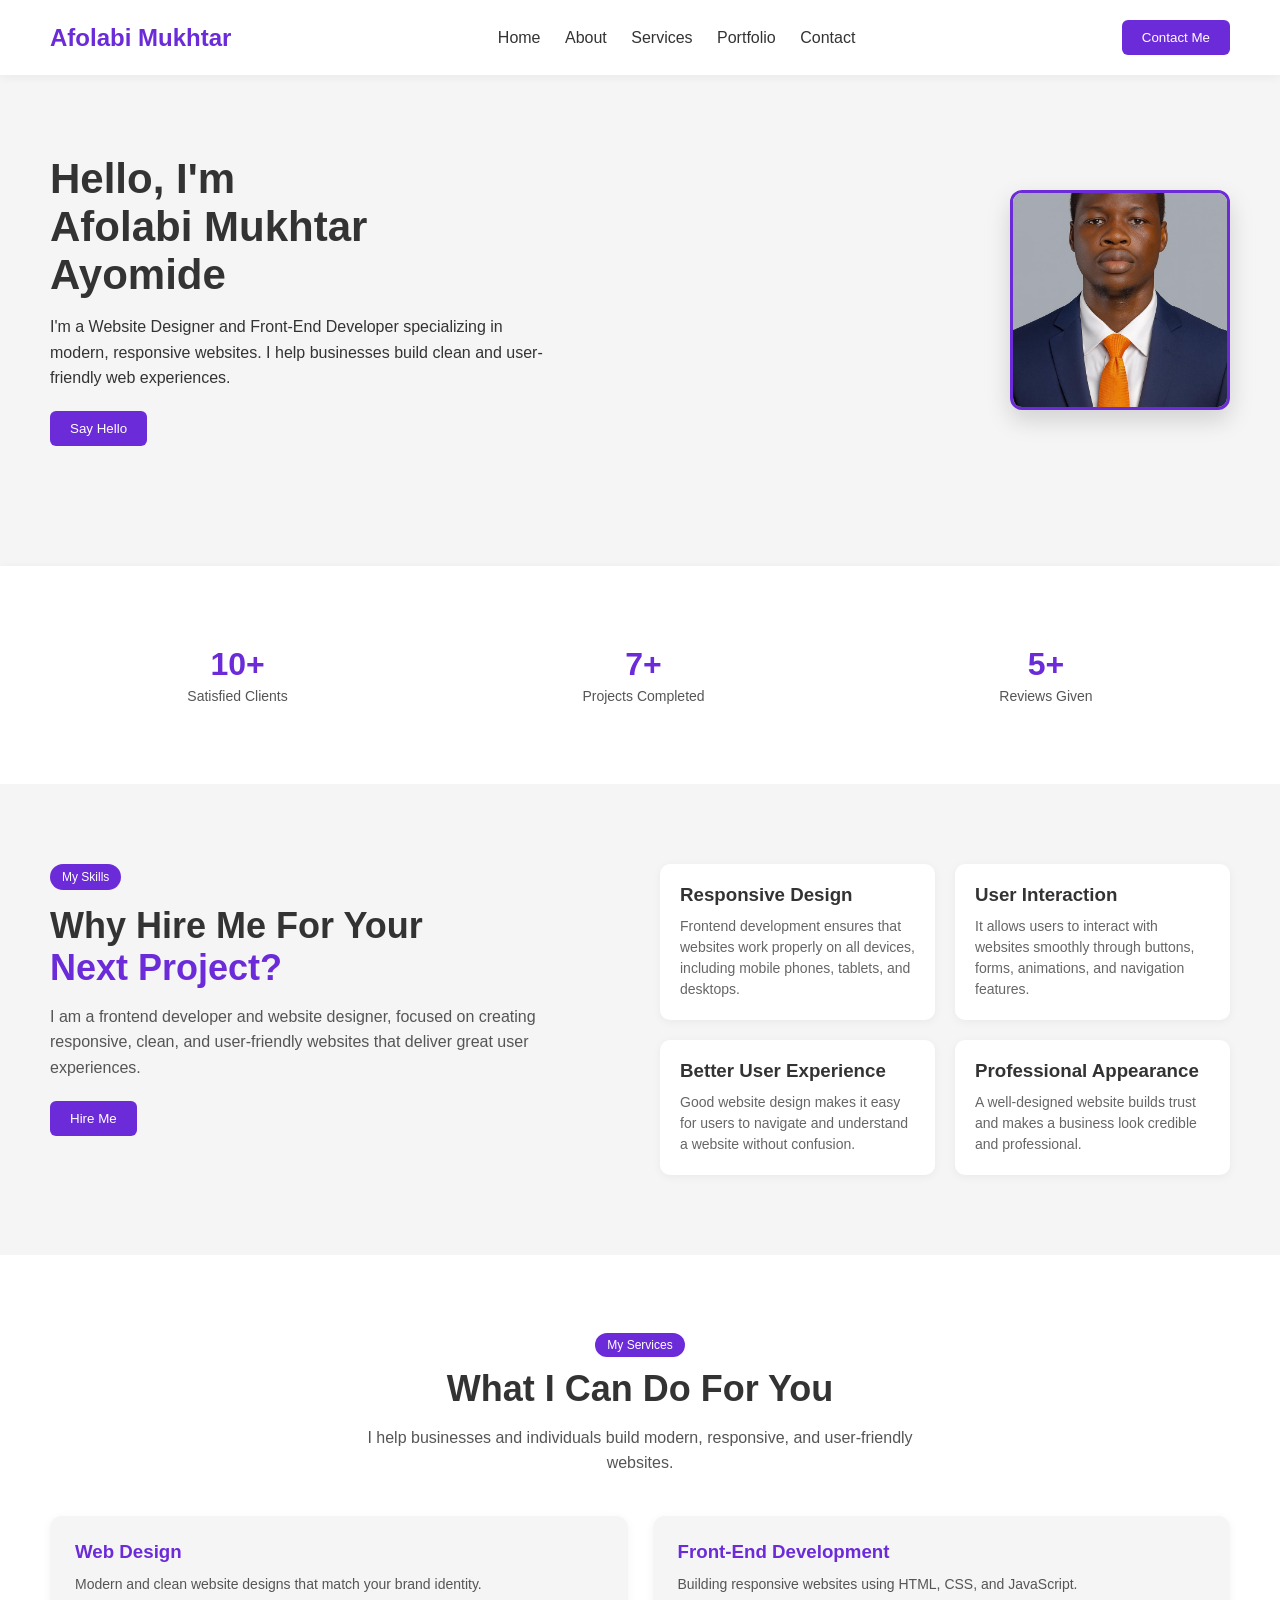
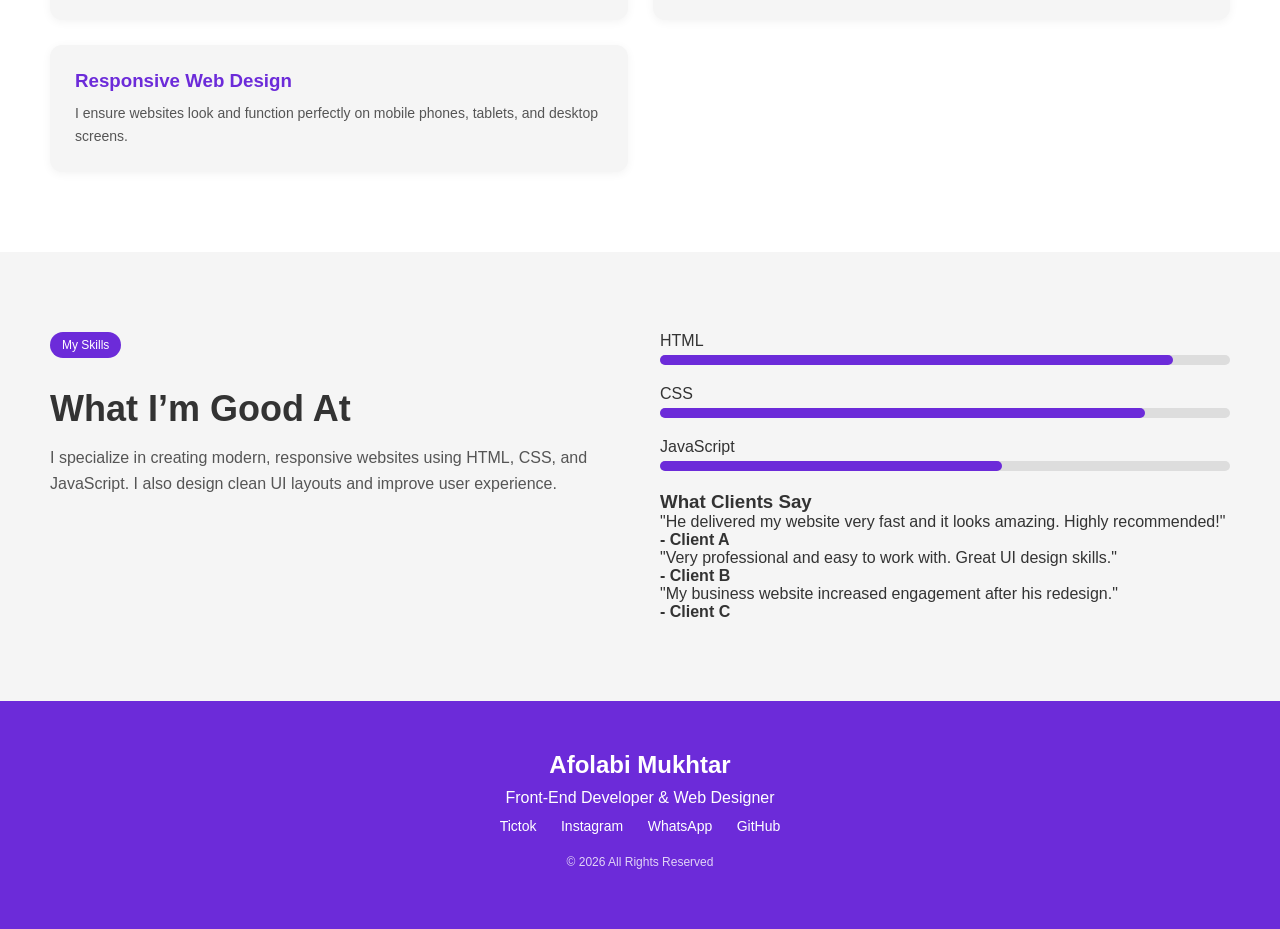
==== index.html @ b5062c3d "updated something" ====
<!DOCTYPE html>
<html lang="en">
<head>
    <meta charset="UTF-8">
    <meta name="viewport" content="width=device-width, initial-scale=1.0">
    <title>My portfolio</title>
    <link rel="stylesheet" href="style.css">
</head>

<body>
</head>
<body>

<header>
  <h2>Afolabi Mukhtar</h2>

  <nav>
    <a href="#">Home</a>
    <a href="About.html">About</a>
    <a href="Services.html">Services</a>
    <a href="Portfolio.html">Portfolio</a>
    <a href="Contact.html">Contact</a>
  </nav>

  <button class="btn">Contact Me</button>
</header>

<section class="hero">
  <div class="hero-text">
    <h1>Hello, I'm <br> Afolabi Mukhtar Ayomide</h1>

    <p>
      I'm a Website Designer and Front-End Developer specializing in modern,
      responsive websites. I help businesses build clean and user-friendly web experiences.
    </p>

    <button class="btn" onclick="sayHello()">Say Hello</button>
  </div>

  <img src="images/my pic.jpg" alt="Afolabi Mukhtar">
</section>
</section>

<section class="stats">
  <div class="stat">
    <h2>10+</h2>
    <p>Satisfied Clients</p>
  </div>

  <div class="stat">
    <h2>7+</h2>
    <p>Projects Completed</p>
  </div>

  <div class="stat">
    <h2>5+</h2>
    <p>Reviews Given</p>
  </div>
</section>
<section class="hire">
    <div class="container">
        
        <div class="left">
            <span class="tag">My Skills</span>
            <h1>
                Why Hire Me For Your <br>
                <span>Next Project?</span>
            </h1>
            <p>
               I am a frontend developer and website designer, focused on creating responsive, clean, and user-friendly websites that deliver great user experiences.
            </p>
            <button>Hire Me</button>
        </div>

        <div class="right">
            <div class="box">
                <h3>Responsive Design</h3>
                <p>Frontend development ensures that websites work properly on all devices, including mobile phones, tablets, and desktops.</p>
            </div>

            <div class="box">
                <h3>User Interaction</h3>
                <p>It allows users to interact with websites smoothly through buttons, forms, animations, and navigation features.</p>
            </div>

            <div class="box">
                <h3>Better User Experience</h3>
                <p>Good website design makes it easy for users to navigate and understand a website without confusion.</p>
            </div>

            <div class="box">
                <h3>Professional Appearance</h3>
                <p>A well-designed website builds trust and makes a business look credible and professional.</p>
            </div>
        </div>

    </div>
</section>
<section class="services">

  <div class="services-header">
    <span>My Services</span>
    <h1>What I Can Do For You</h1>
    <p>I help businesses and individuals build modern, responsive, and user-friendly websites.</p>
  </div>

  <div class="services-container">

    <div class="service-box">
      <h3>Web Design</h3>
      <p>Modern and clean website designs that match your brand identity.</p>
    </div>

    <div class="service-box">
      <h3>Front-End Development</h3>
      <p>Building responsive websites using HTML, CSS, and JavaScript.</p>
    </div>


    <div class="service-box">
      <h3>Responsive Web Design</h3>
      <p>I ensure websites look and function perfectly on mobile phones, tablets, and desktop screens.</p>
    </div>

  </div>

</section>
<section class="skills">

  <div class="skills-left">
    <span class="tag">My Skills</span>
    <h1>What I’m Good At</h1>
    <p>
      I specialize in creating modern, responsive websites using HTML, CSS, and JavaScript.
      I also design clean UI layouts and improve user experience.
    </p>
  </div>

  <div class="skills-right">

    <div class="skill">
      <p>HTML</p>
      <div class="bar"><div class="fill html"></div></div>
    </div>

    <div class="skill">
      <p>CSS</p>
      <div class="bar"><div class="fill css"></div></div>
    </div>

    <div class="skill">
      <p>JavaScript</p>
      <div class="bar"><div class="fill js"></div></div>
    </div>
<section class="testimonials">

  <h1>What Clients Say</h1>

  <div class="testimonial-container">

    <div class="testimonial">
      <p>"He delivered my website very fast and it looks amazing. Highly recommended!"</p>
      <h4>- Client A</h4>
    </div>

    <div class="testimonial">
      <p>"Very professional and easy to work with. Great UI design skills."</p>
      <h4>- Client B</h4>
    </div>

    <div class="testimonial">
      <p>"My business website increased engagement after his redesign."</p>
      <h4>- Client C</h4>
    </div>

  </div>

</section>
  

  </div>

</section>
<footer class="footer">

  <h2>Afolabi Mukhtar</h2>

  <p>Front-End Developer & Web Designer</p>

  <div class="socials">
    <a href="#">Tictok</a>
    <a href="https://www.instagram.com/afolabimukhtar792/">Instagram</a>
    <a href="https://wa.me/2348068744708">WhatsApp</a>
    <a href="#">GitHub</a>
  </div>

  <p class="copy">© 2026 All Rights Reserved</p>

</footer>
</body>
</html>

</section>

<script>

</script>

</body>
</html>
---- style.css ----
* {
      margin: 0;
      padding: 0;
      box-sizing: border-box;
      font-family: Arial, sans-serif;
    }

    body {
      background: #f5f5f5;
      color: #333;
    }


    header {
      display: flex;
      justify-content: space-between;
      align-items: center;
      padding: 20px 50px;
      background: #fff;
      box-shadow: 0 2px 10px rgba(0,0,0,0.05);
    }

    header h2 {
      color: #6c2bd9;
    }

    nav a {
      margin: 0 10px;
      text-decoration: none;
      color: #333;
      font-weight: 500;
    }

    .btn {
      background: #6c2bd9;
      color: #fff;
      padding: 10px 20px;
      border: none;
      border-radius: 6px;
      cursor: pointer;
    }

    
    .hero {
      display: flex;
      align-items: center;
      justify-content: space-between;
      padding: 80px 50px;
      gap: 40px;
    }

    .hero-text {
      max-width: 500px;
    }

    .hero-text h1 {
      font-size: 42px;
      margin-bottom: 15px;
    }

    .hero-text p {
      font-size: 16px;
      line-height: 1.6;
      margin-bottom: 20px;
    }

   
    .hero img {
      width: 220px;
      height: 220px;
      object-fit: cover;
      border-radius: 12px;
      border: 3px solid #6c2bd9;
      box-shadow: 0 10px 25px rgba(0,0,0,0.15);
    }
    .stats {
  display: flex;
  justify-content: space-around;
  align-items: center;
  padding: 60px 50px;
  background: #fff;
  margin-top: 40px;
  box-shadow: 0 2px 10px rgba(0,0,0,0.05);
  flex-wrap: wrap;
  gap: 20px;
}

.stat {
  text-align: center;
  padding: 20px;
}

.stat h2 {
  font-size: 32px;
  color: #6c2bd9;
  margin-bottom: 5px;
}

.stat p {
  font-size: 14px;
  color: #555;
}
.hire {
  padding: 80px 50px;
  background: #f5f5f5;
}

.container {
  display: flex;
  justify-content: space-between;
  gap: 40px;
  flex-wrap: wrap;
}

.left {
  flex: 1;
  min-width: 300px;
}

.tag {
  display: inline-block;
  background: #6c2bd9;
  color: #fff;
  padding: 6px 12px;
  border-radius: 20px;
  font-size: 12px;
  margin-bottom: 15px;
}

.left h1 {
  font-size: 36px;
  margin-bottom: 15px;
}

.left h1 span {
  color: #6c2bd9;
}

.left p {
  line-height: 1.6;
  margin-bottom: 20px;
  color: #555;
}

.left button {
  background: #6c2bd9;
  color: #fff;
  padding: 10px 20px;
  border: none;
  border-radius: 6px;
  cursor: pointer;
}

.right {
  flex: 1;
  min-width: 300px;
  display: grid;
  grid-template-columns: 1fr 1fr;
  gap: 20px;
}

.box {
  background: #fff;
  padding: 20px;
  border-radius: 10px;
  box-shadow: 0 2px 10px rgba(0,0,0,0.05);
  transition: 0.3s;
}

.box:hover {
  transform: translateY(-5px);
}

.box h3 {
  margin-bottom: 10px;
  color: #333;
}

.box p {
  font-size: 14px;
  color: #666;
  line-height: 1.5;
}
.services {
  padding: 80px 50px;
  background: #fff;
  text-align: center;
}

.services-header span {
  background: #6c2bd9;
  color: #fff;
  padding: 5px 12px;
  border-radius: 20px;
  font-size: 12px;
}

.services-header h1 {
  font-size: 36px;
  margin: 15px 0;
}

.services-header p {
  color: #555;
  max-width: 600px;
  margin: auto;
  line-height: 1.6;
}

.services-container {
  margin-top: 40px;
  display: grid;
  grid-template-columns: repeat(2, 1fr);
  gap: 25px;
}

.service-box {
  background: #f5f5f5;
  padding: 25px;
  border-radius: 12px;
  box-shadow: 0 2px 10px rgba(0,0,0,0.05);
  transition: 0.3s;
  text-align: left;
}

.service-box:hover {
  transform: translateY(-6px);
  background: #fff;
}

.service-box h3 {
  color: #6c2bd9;
  margin-bottom: 10px;
}

.service-box p {
  color: #555;
  font-size: 14px;
  line-height: 1.6;
}
.skills {
  display: flex;
  justify-content: space-between;
  padding: 80px 50px;
  background: #f5f5f5;
  gap: 40px;
  flex-wrap: wrap;
}

.skills-left {
  flex: 1;
  min-width: 300px;
}

.skills-left h1 {
  font-size: 36px;
  margin: 15px 0;
}

.skills-left p {
  color: #555;
  line-height: 1.6;
}

.skills-right {
  flex: 1;
  min-width: 300px;
}

.skill {
  margin-bottom: 20px;
}

.skill p {
  margin-bottom: 5px;
}

.bar {
  width: 100%;
  height: 10px;
  background: #ddd;
  border-radius: 10px;
}

.fill {
  height: 10px;
  background: #6c2bd9;
  border-radius: 10px;
}

.footer {
  background: #6c2bd9;
  color: #fff;
  text-align: center;
  padding: 50px 20px;
}

.footer h2 {
  margin-bottom: 10px;
}

.footer p {
  margin-bottom: 10px;
}

.socials a {
  margin: 0 10px;
  color: #fff;
  text-decoration: none;
  font-size: 14px;
}

.copy {
  margin-top: 20px;
  font-size: 12px;
  opacity: 0.8;
}

.html { width: 90%; }
.css { width: 85%; }
.js { width: 60%; }

    @media(max-width:768px){
  .hero {
    flex-direction:column;
    text-align:center;
  }

  header {
    flex-direction:column;
  }

  nav {margin:10px 0;}
}
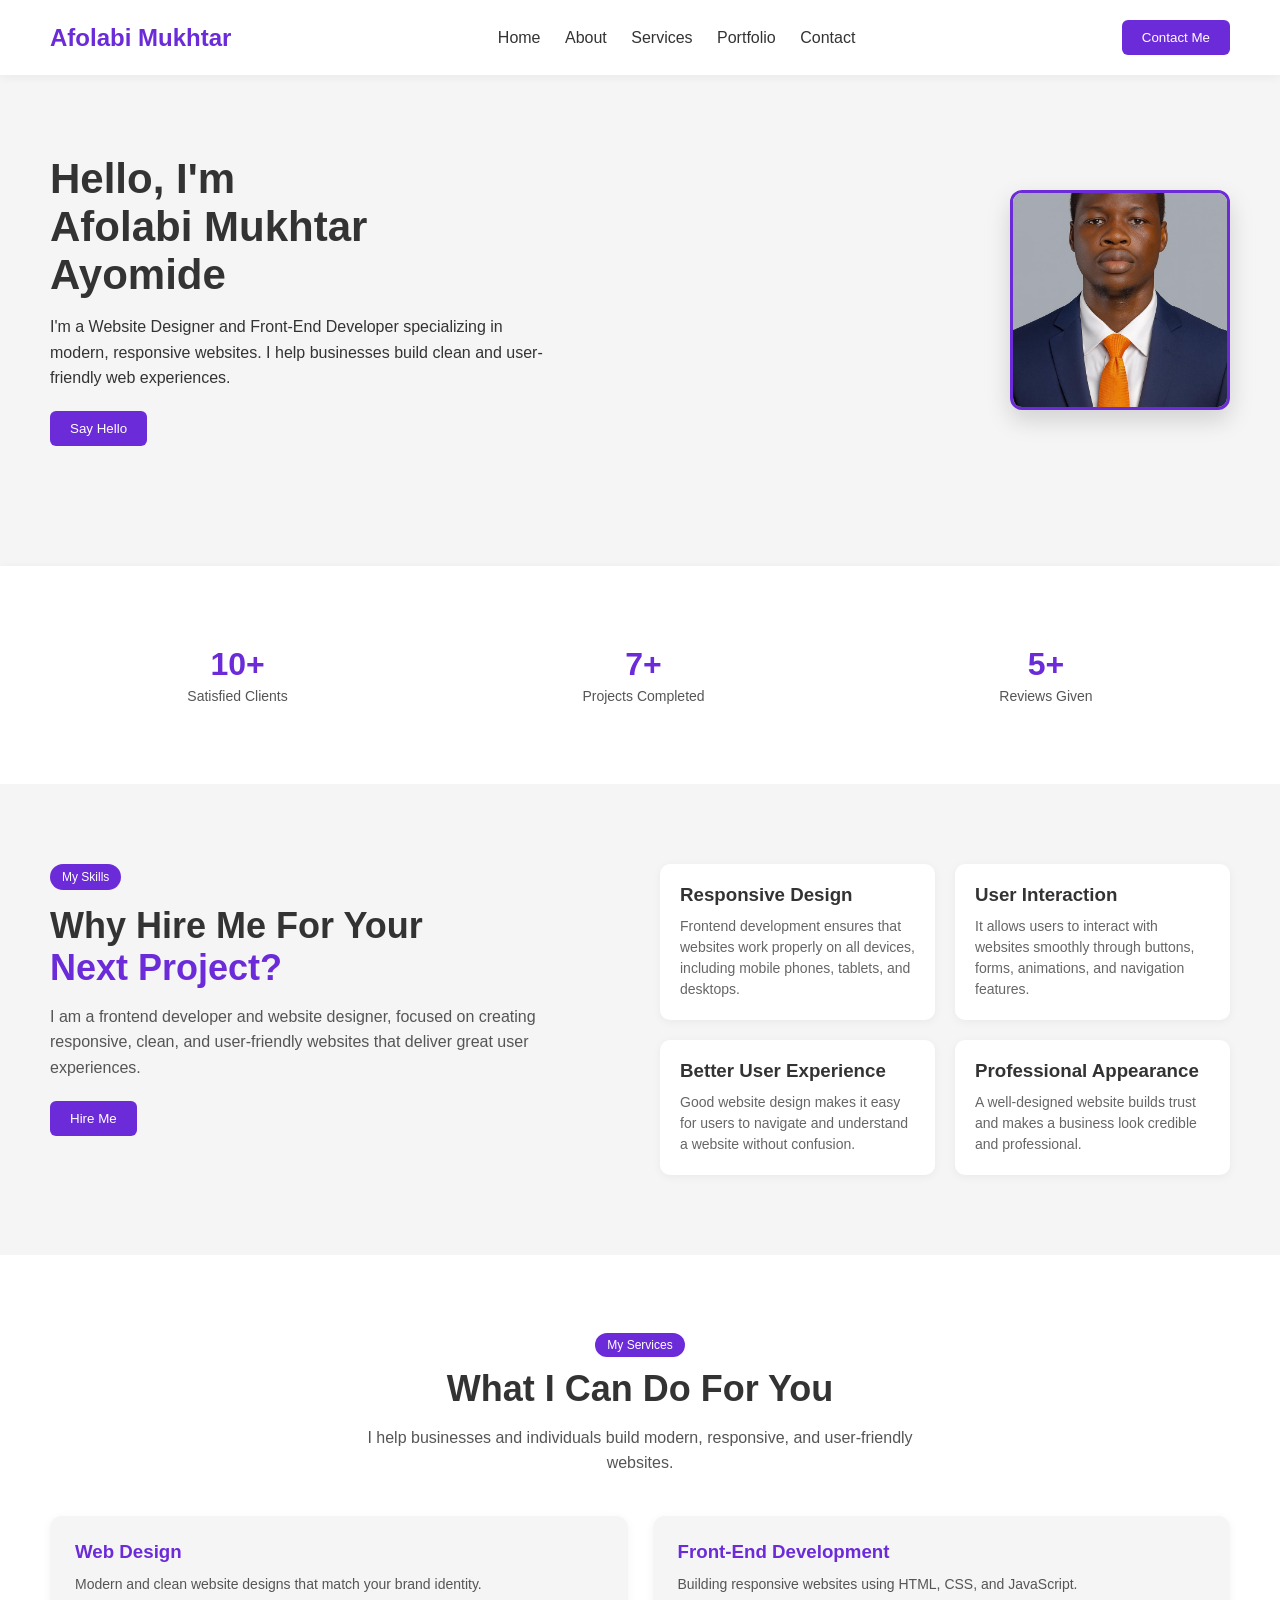
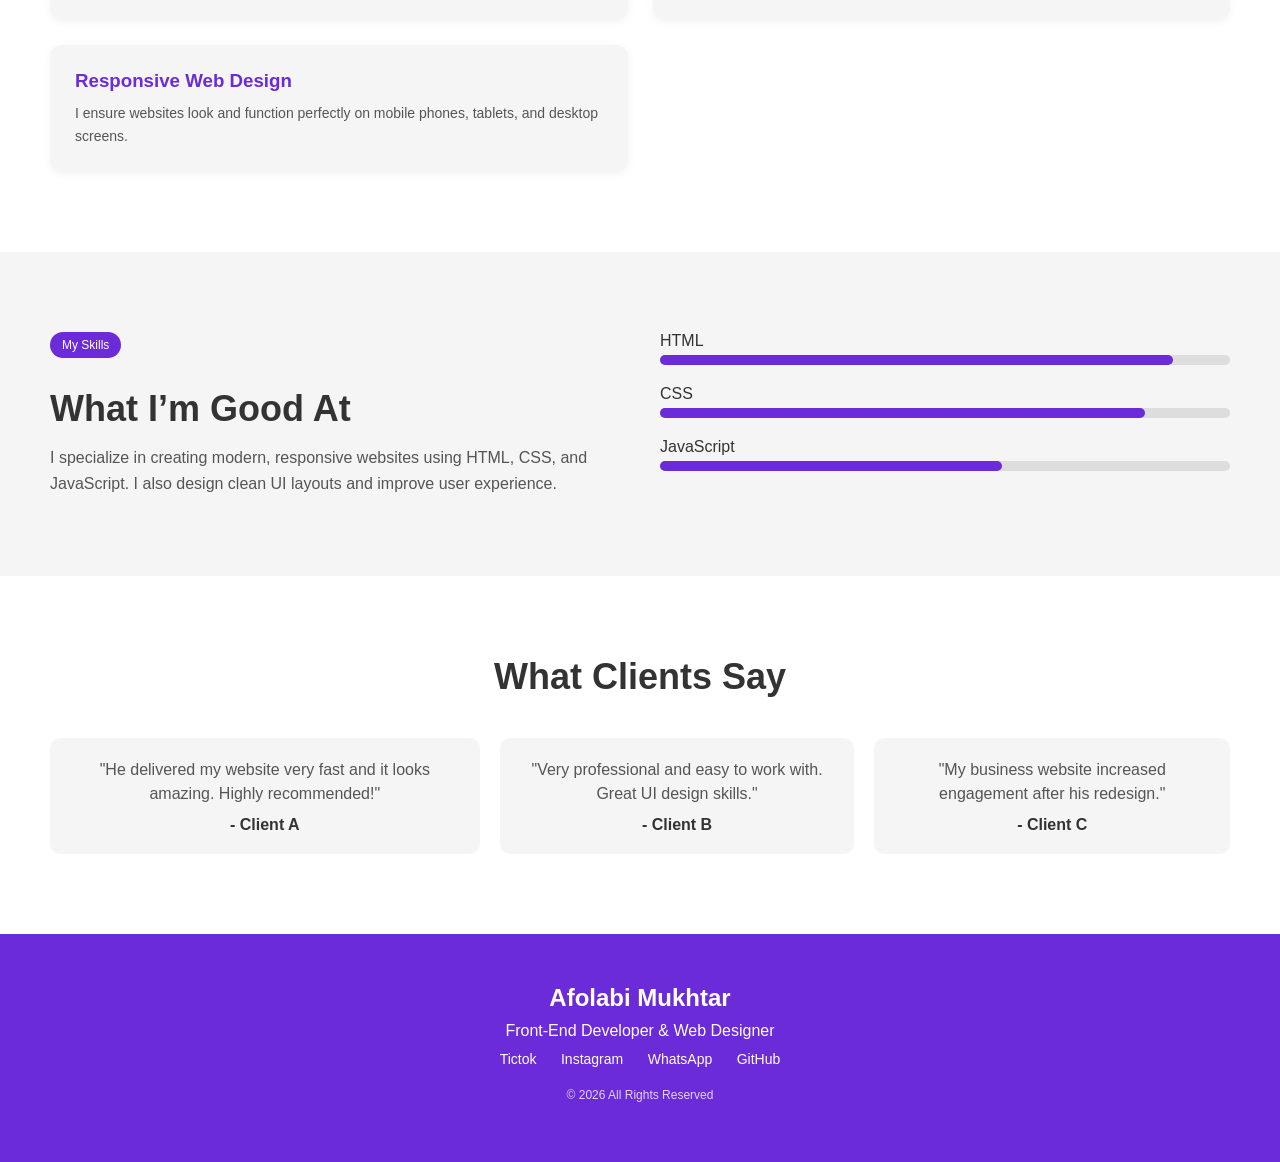
==== commit 7a4a98fb: "updated something" ====
--- a/index.html
+++ b/index.html
@@ -152,6 +152,11 @@
       <p>JavaScript</p>
       <div class="bar"><div class="fill js"></div></div>
     </div>
+
+
+  </div>
+
+</section>
 <section class="testimonials">
 
   <h1>What Clients Say</h1>
@@ -177,10 +182,6 @@
 
 </section>
   
-
-  </div>
-
-</section>
 <footer class="footer">
 
   <h2>Afolabi Mukhtar</h2>
@@ -200,7 +201,6 @@
 </body>
 </html>
 
-</section>
 
 <script>
 
--- a/style.css
+++ b/style.css
@@ -287,6 +287,36 @@
   background: #6c2bd9;
   border-radius: 10px;
 }
+.testimonials {
+  padding: 80px 50px;
+  background: #fff;
+  text-align: center;
+}
+
+.testimonials h1 {
+  font-size: 36px;
+  margin-bottom: 40px;
+}
+
+.testimonial-container {
+  display: flex;
+  gap: 20px;
+}
+
+.testimonial {
+  background: #f5f5f5;
+  padding: 20px;
+  border-radius: 10px;
+  transition: 0.3s;
+}
+
+
+
+.testimonial p {
+  color: #555;
+  margin-bottom: 10px;
+  line-height: 1.5;
+}
 
 .footer {
   background: #6c2bd9;
@@ -319,6 +349,9 @@
 .html { width: 90%; }
 .css { width: 85%; }
 .js { width: 60%; }
+
+
+
 
     @media(max-width:768px){
   .hero {
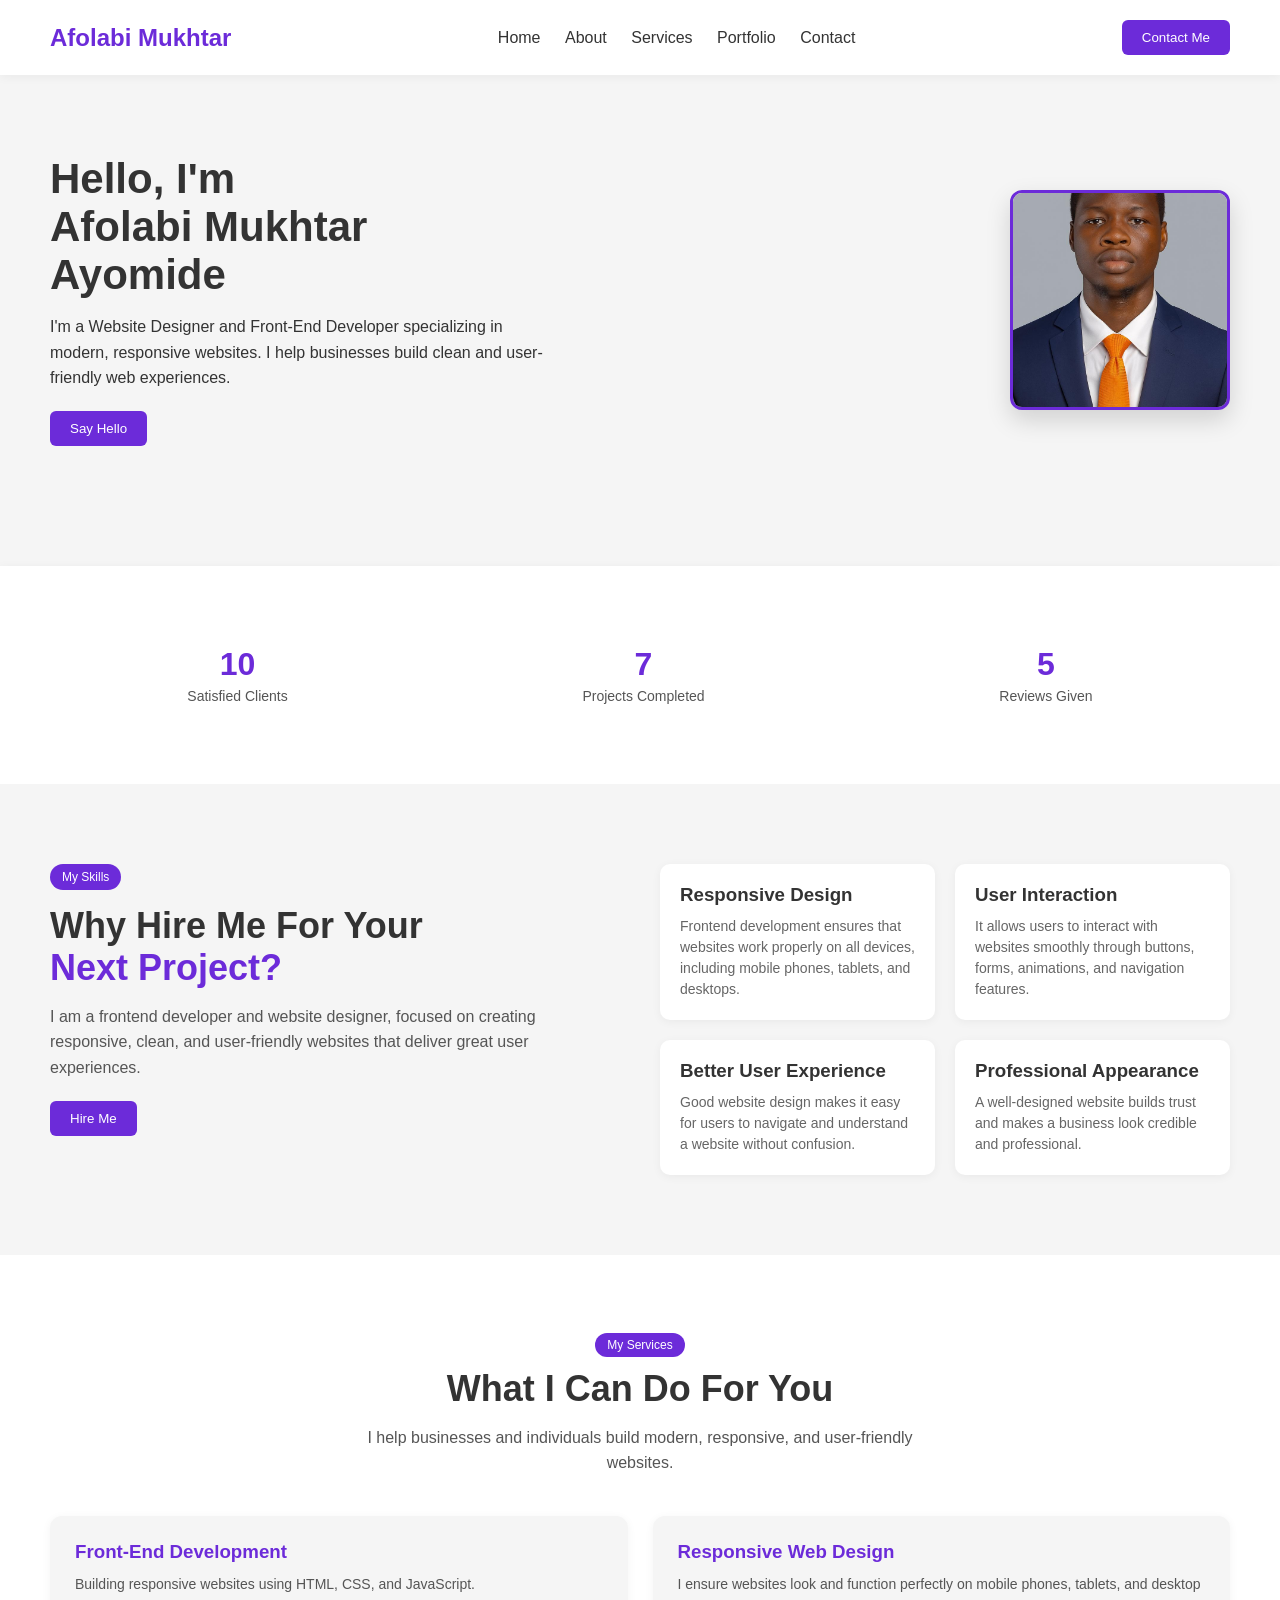
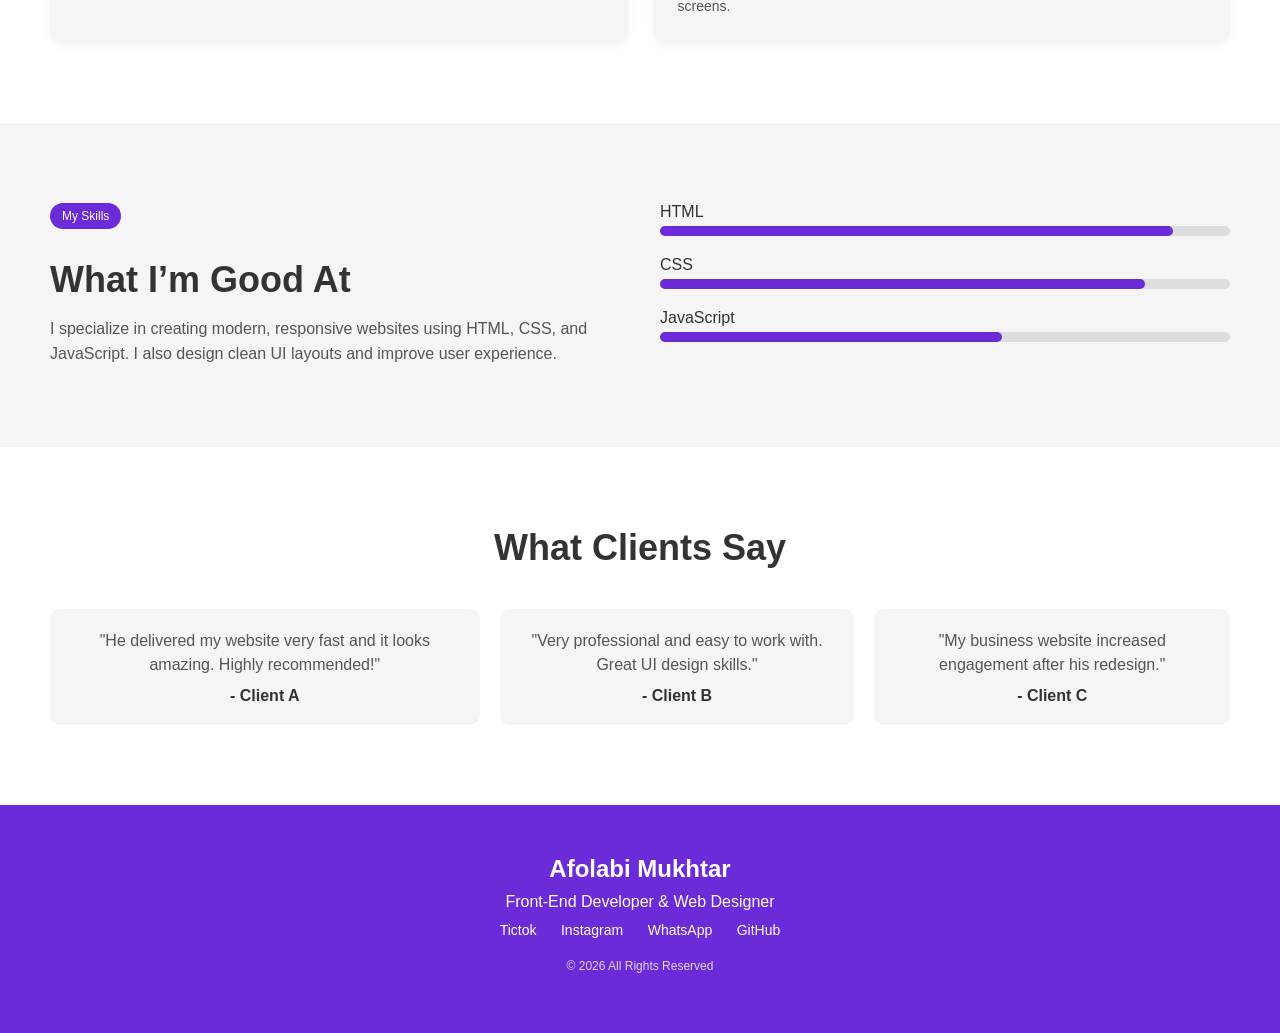
==== commit 3f3d67c8: "updated something" ====
--- a/index.html
+++ b/index.html
@@ -43,17 +43,17 @@
 
 <section class="stats">
   <div class="stat">
-    <h2>10+</h2>
+    <h2>10</h2>
     <p>Satisfied Clients</p>
   </div>
 
   <div class="stat">
-    <h2>7+</h2>
+    <h2>7</h2>
     <p>Projects Completed</p>
   </div>
 
   <div class="stat">
-    <h2>5+</h2>
+    <h2>5</h2>
     <p>Reviews Given</p>
   </div>
 </section>
@@ -106,11 +106,7 @@
 
   <div class="services-container">
 
-    <div class="service-box">
-      <h3>Web Design</h3>
-      <p>Modern and clean website designs that match your brand identity.</p>
-    </div>
-
+    
     <div class="service-box">
       <h3>Front-End Development</h3>
       <p>Building responsive websites using HTML, CSS, and JavaScript.</p>
--- a/style.css
+++ b/style.css
@@ -364,4 +364,46 @@
   }
 
   nav {margin:10px 0;}
+
+  @media (max-width: 768px) {
+
+  header {
+    flex-direction: column;
+    text-align: center;
+  }
+
+  nav {
+    margin: 10px 0;
+  }
+
+  .hero {
+    flex-direction: column;
+    text-align: center;
+    padding: 40px 20px;
+  }
+
+  .hero img {
+    width: 150px;
+    height: 150px;
+  }
+
+  .services-container {
+    grid-template-columns: 1fr;
+  }
+
+  .testimonial-container {
+    flex-direction: column;
+  }
+
+  .right {
+    grid-template-columns: 1fr;
+  }
+
+  .skills {
+    flex-direction: column;
+  }
+
+  .stats {
+    flex-direction: column;
+  }
 }
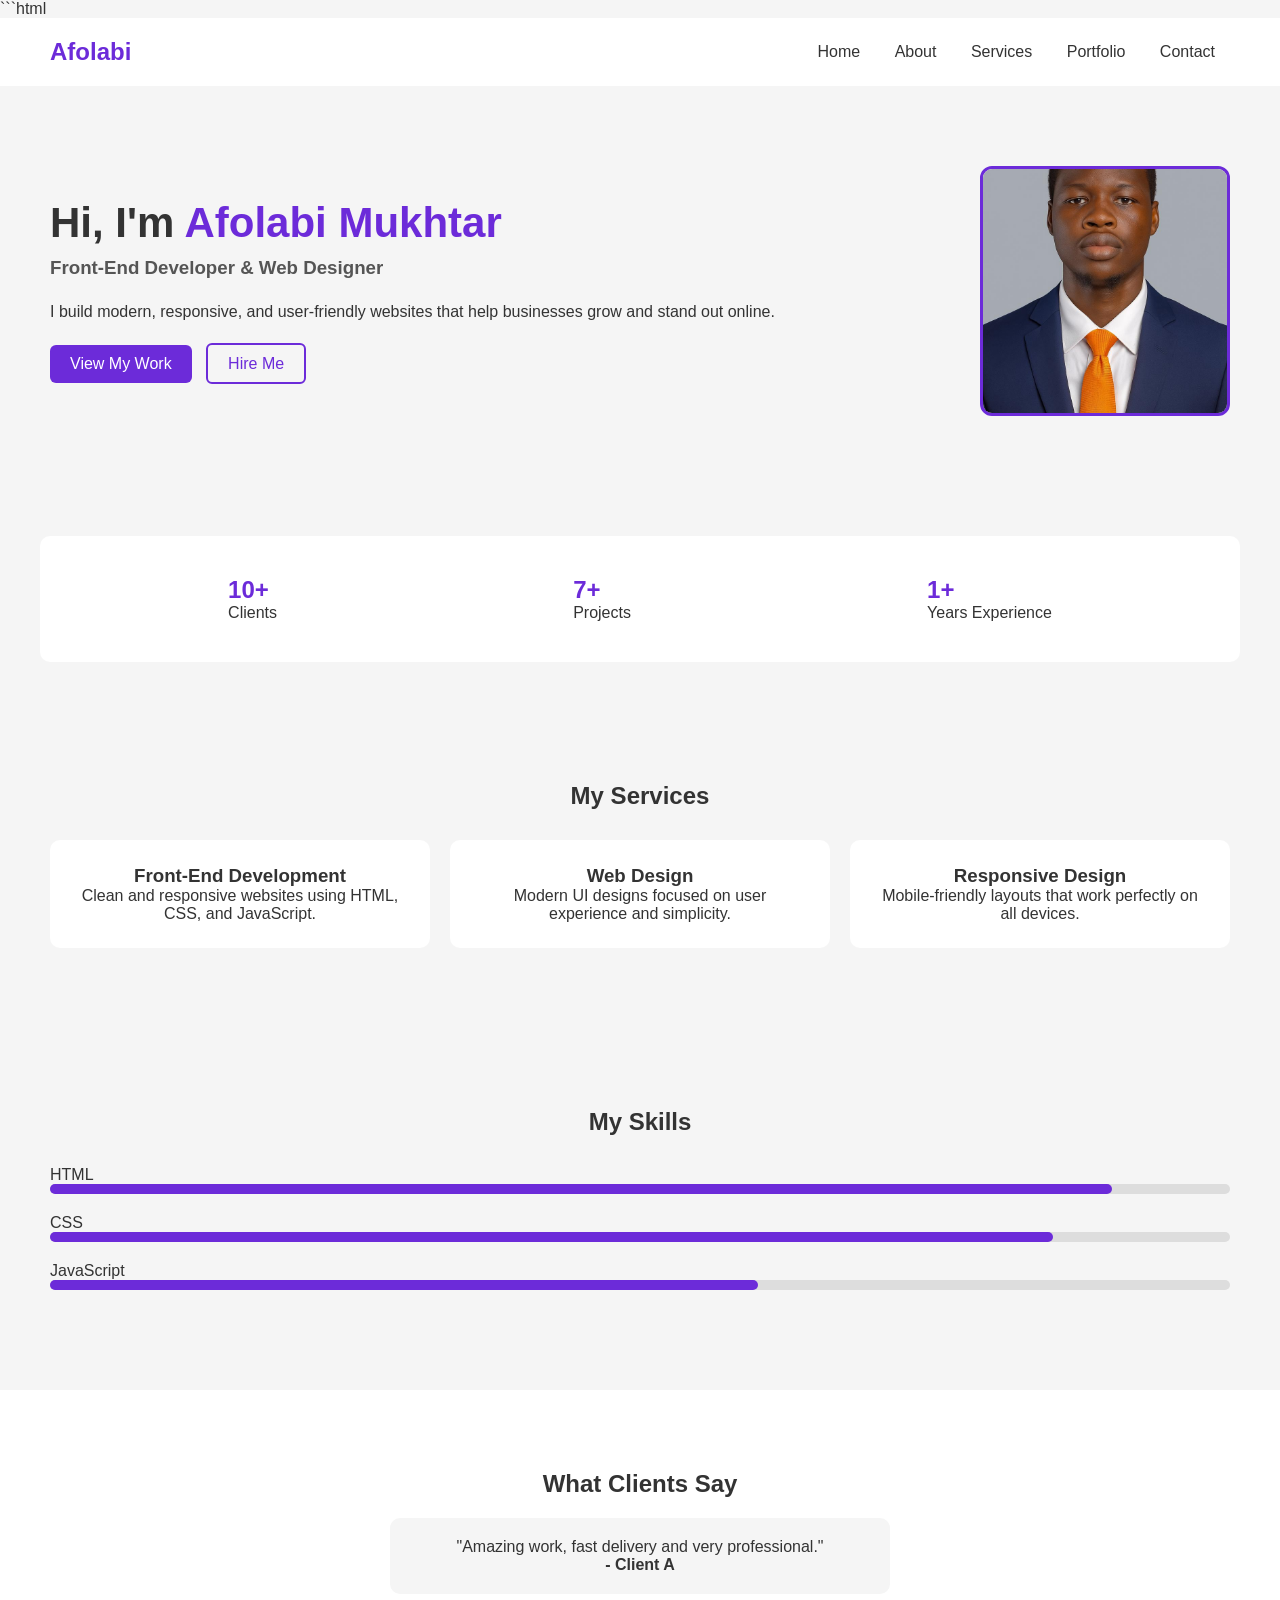
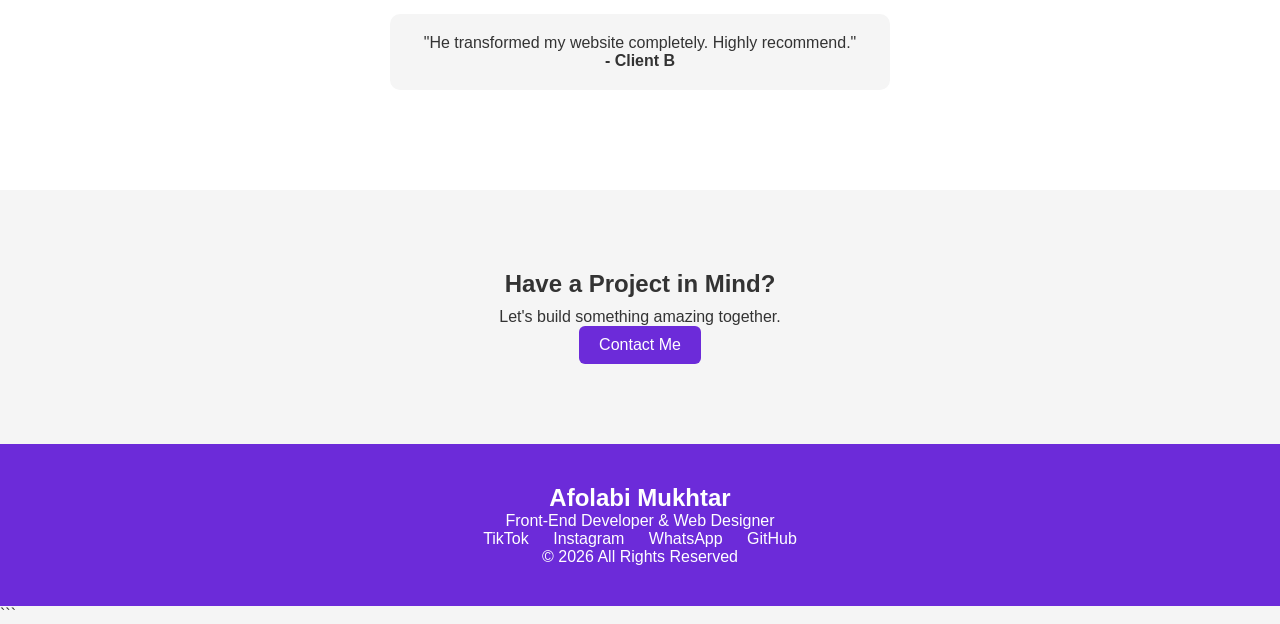
==== commit 6dd72992: "updated something" ====
--- a/index.html
+++ b/index.html
@@ -1,20 +1,20 @@
+```html
 <!DOCTYPE html>
 <html lang="en">
 <head>
-    <meta charset="UTF-8">
-    <meta name="viewport" content="width=device-width, initial-scale=1.0">
-    <title>My portfolio</title>
-    <link rel="stylesheet" href="style.css">
+  <meta charset="UTF-8">
+  <meta name="viewport" content="width=device-width, initial-scale=1.0">
+  <title>Afolabi Mukhtar | Front-End Developer</title>
+  <link rel="stylesheet" href="style.css">
 </head>
 
 <body>
-</head>
-<body>
 
+<!-- HEADER -->
 <header>
-  <h2>Afolabi Mukhtar</h2>
+  <h2 class="logo">Afolabi</h2>
 
-  <nav>
+  <nav id="nav-links">
     <a href="#">Home</a>
     <a href="About.html">About</a>
     <a href="Services.html">Services</a>
@@ -22,185 +22,134 @@
     <a href="Contact.html">Contact</a>
   </nav>
 
-  <button class="btn">Contact Me</button>
+  <div class="menu-toggle" onclick="toggleMenu()">☰</div>
 </header>
 
+<!-- HERO -->
 <section class="hero">
   <div class="hero-text">
-    <h1>Hello, I'm <br> Afolabi Mukhtar Ayomide</h1>
+    <h1>Hi, I'm <span>Afolabi Mukhtar</span></h1>
+    <h3>Front-End Developer & Web Designer</h3>
 
     <p>
-      I'm a Website Designer and Front-End Developer specializing in modern,
-      responsive websites. I help businesses build clean and user-friendly web experiences.
+      I build modern, responsive, and user-friendly websites that help
+      businesses grow and stand out online.
     </p>
 
-    <button class="btn" onclick="sayHello()">Say Hello</button>
+    <div class="hero-btns">
+      <a href="Portfolio.html" class="btn">View My Work</a>
+      <a href="https://wa.me/2348068744708" class="btn-outline">Hire Me</a>
+    </div>
   </div>
 
-  <img src="images/my pic.jpg" alt="Afolabi Mukhtar">
-</section>
+  <div class="hero-img">
+    <img src="images/my pic.jpg" alt="Afolabi Mukhtar">
+  </div>
 </section>
 
+<!-- STATS -->
 <section class="stats">
-  <div class="stat">
-    <h2>10</h2>
-    <p>Satisfied Clients</p>
+  <div>
+    <h2>10+</h2>
+    <p>Clients</p>
   </div>
-
-  <div class="stat">
-    <h2>7</h2>
-    <p>Projects Completed</p>
+  <div>
+    <h2>7+</h2>
+    <p>Projects</p>
   </div>
-
-  <div class="stat">
-    <h2>5</h2>
-    <p>Reviews Given</p>
+  <div>
+    <h2>1+</h2>
+    <p>Years Experience</p>
   </div>
 </section>
-<section class="hire">
-    <div class="container">
-        
-        <div class="left">
-            <span class="tag">My Skills</span>
-            <h1>
-                Why Hire Me For Your <br>
-                <span>Next Project?</span>
-            </h1>
-            <p>
-               I am a frontend developer and website designer, focused on creating responsive, clean, and user-friendly websites that deliver great user experiences.
-            </p>
-            <button>Hire Me</button>
-        </div>
 
-        <div class="right">
-            <div class="box">
-                <h3>Responsive Design</h3>
-                <p>Frontend development ensures that websites work properly on all devices, including mobile phones, tablets, and desktops.</p>
-            </div>
+<!-- SERVICES -->
+<section class="services">
+  <h1>My Services</h1>
 
-            <div class="box">
-                <h3>User Interaction</h3>
-                <p>It allows users to interact with websites smoothly through buttons, forms, animations, and navigation features.</p>
-            </div>
+  <div class="service-container">
 
-            <div class="box">
-                <h3>Better User Experience</h3>
-                <p>Good website design makes it easy for users to navigate and understand a website without confusion.</p>
-            </div>
-
-            <div class="box">
-                <h3>Professional Appearance</h3>
-                <p>A well-designed website builds trust and makes a business look credible and professional.</p>
-            </div>
-        </div>
-
-    </div>
-</section>
-<section class="services">
-
-  <div class="services-header">
-    <span>My Services</span>
-    <h1>What I Can Do For You</h1>
-    <p>I help businesses and individuals build modern, responsive, and user-friendly websites.</p>
-  </div>
-
-  <div class="services-container">
-
-    
-    <div class="service-box">
+    <div class="card">
       <h3>Front-End Development</h3>
-      <p>Building responsive websites using HTML, CSS, and JavaScript.</p>
+      <p>Clean and responsive websites using HTML, CSS, and JavaScript.</p>
     </div>
 
+    <div class="card">
+      <h3>Web Design</h3>
+      <p>Modern UI designs focused on user experience and simplicity.</p>
+    </div>
 
-    <div class="service-box">
-      <h3>Responsive Web Design</h3>
-      <p>I ensure websites look and function perfectly on mobile phones, tablets, and desktop screens.</p>
+    <div class="card">
+      <h3>Responsive Design</h3>
+      <p>Mobile-friendly layouts that work perfectly on all devices.</p>
     </div>
 
   </div>
+</section>
 
-</section>
+<!-- SKILLS -->
 <section class="skills">
+  <h1>My Skills</h1>
 
-  <div class="skills-left">
-    <span class="tag">My Skills</span>
-    <h1>What I’m Good At</h1>
-    <p>
-      I specialize in creating modern, responsive websites using HTML, CSS, and JavaScript.
-      I also design clean UI layouts and improve user experience.
-    </p>
+  <div class="skill">
+    <p>HTML</p>
+    <div class="bar"><span style="width:90%"></span></div>
   </div>
 
-  <div class="skills-right">
-
-    <div class="skill">
-      <p>HTML</p>
-      <div class="bar"><div class="fill html"></div></div>
-    </div>
-
-    <div class="skill">
-      <p>CSS</p>
-      <div class="bar"><div class="fill css"></div></div>
-    </div>
-
-    <div class="skill">
-      <p>JavaScript</p>
-      <div class="bar"><div class="fill js"></div></div>
-    </div>
-
-
+  <div class="skill">
+    <p>CSS</p>
+    <div class="bar"><span style="width:85%"></span></div>
   </div>
 
+  <div class="skill">
+    <p>JavaScript</p>
+    <div class="bar"><span style="width:60%"></span></div>
+  </div>
 </section>
+
+<!-- TESTIMONIALS -->
 <section class="testimonials">
-
   <h1>What Clients Say</h1>
 
-  <div class="testimonial-container">
-
-    <div class="testimonial">
-      <p>"He delivered my website very fast and it looks amazing. Highly recommended!"</p>
-      <h4>- Client A</h4>
-    </div>
-
-    <div class="testimonial">
-      <p>"Very professional and easy to work with. Great UI design skills."</p>
-      <h4>- Client B</h4>
-    </div>
-
-    <div class="testimonial">
-      <p>"My business website increased engagement after his redesign."</p>
-      <h4>- Client C</h4>
-    </div>
-
+  <div class="testimonial-box">
+    <p>"Amazing work, fast delivery and very professional."</p>
+    <h4>- Client A</h4>
   </div>
 
+  <div class="testimonial-box">
+    <p>"He transformed my website completely. Highly recommend."</p>
+    <h4>- Client B</h4>
+  </div>
 </section>
-  
-<footer class="footer">
 
+<!-- CTA -->
+<section class="cta">
+  <h1>Have a Project in Mind?</h1>
+  <p>Let's build something amazing together.</p>
+  <a href="https://wa.me/2348068744708" class="btn">Contact Me</a>
+</section>
+
+<!-- FOOTER -->
+<footer>
   <h2>Afolabi Mukhtar</h2>
-
   <p>Front-End Developer & Web Designer</p>
 
   <div class="socials">
-    <a href="#">Tictok</a>
+    <a href="#">TikTok</a>
     <a href="https://www.instagram.com/afolabimukhtar792/">Instagram</a>
     <a href="https://wa.me/2348068744708">WhatsApp</a>
     <a href="#">GitHub</a>
   </div>
 
   <p class="copy">© 2026 All Rights Reserved</p>
-
 </footer>
-</body>
-</html>
-
 
 <script>
-
+function toggleMenu() {
+  document.getElementById("nav-links").classList.toggle("active");
+}
 </script>
 
 </body>
-</html>+</html>
+```
--- a/style.css
+++ b/style.css
@@ -1,278 +1,148 @@
- * {
-      margin: 0;
-      padding: 0;
-      box-sizing: border-box;
-      font-family: Arial, sans-serif;
-    }
-
-    body {
-      background: #f5f5f5;
-      color: #333;
-    }
-
-
-    header {
-      display: flex;
-      justify-content: space-between;
-      align-items: center;
-      padding: 20px 50px;
-      background: #fff;
-      box-shadow: 0 2px 10px rgba(0,0,0,0.05);
-    }
-
-    header h2 {
-      color: #6c2bd9;
-    }
-
-    nav a {
-      margin: 0 10px;
-      text-decoration: none;
-      color: #333;
-      font-weight: 500;
-    }
-
-    .btn {
-      background: #6c2bd9;
-      color: #fff;
-      padding: 10px 20px;
-      border: none;
-      border-radius: 6px;
-      cursor: pointer;
-    }
-
-    
-    .hero {
-      display: flex;
-      align-items: center;
-      justify-content: space-between;
-      padding: 80px 50px;
-      gap: 40px;
-    }
-
-    .hero-text {
-      max-width: 500px;
-    }
-
-    .hero-text h1 {
-      font-size: 42px;
-      margin-bottom: 15px;
-    }
-
-    .hero-text p {
-      font-size: 16px;
-      line-height: 1.6;
-      margin-bottom: 20px;
-    }
-
-   
-    .hero img {
-      width: 220px;
-      height: 220px;
-      object-fit: cover;
-      border-radius: 12px;
-      border: 3px solid #6c2bd9;
-      box-shadow: 0 10px 25px rgba(0,0,0,0.15);
-    }
-    .stats {
-  display: flex;
-  justify-content: space-around;
-  align-items: center;
-  padding: 60px 50px;
-  background: #fff;
-  margin-top: 40px;
-  box-shadow: 0 2px 10px rgba(0,0,0,0.05);
-  flex-wrap: wrap;
-  gap: 20px;
-}
-
-.stat {
-  text-align: center;
-  padding: 20px;
-}
-
-.stat h2 {
-  font-size: 32px;
-  color: #6c2bd9;
-  margin-bottom: 5px;
-}
-
-.stat p {
-  font-size: 14px;
-  color: #555;
-}
-.hire {
-  padding: 80px 50px;
+
+* {
+  margin: 0;
+  padding: 0;
+  box-sizing: border-box;
+  font-family: Arial, sans-serif;
+}
+
+body {
   background: #f5f5f5;
-}
-
-.container {
+  color: #333;
+}
+
+/* HEADER */
+header {
   display: flex;
   justify-content: space-between;
-  gap: 40px;
-  flex-wrap: wrap;
-}
-
-.left {
-  flex: 1;
-  min-width: 300px;
-}
-
-.tag {
-  display: inline-block;
-  background: #6c2bd9;
-  color: #fff;
-  padding: 6px 12px;
-  border-radius: 20px;
-  font-size: 12px;
-  margin-bottom: 15px;
-}
-
-.left h1 {
-  font-size: 36px;
-  margin-bottom: 15px;
-}
-
-.left h1 span {
-  color: #6c2bd9;
-}
-
-.left p {
-  line-height: 1.6;
-  margin-bottom: 20px;
-  color: #555;
-}
-
-.left button {
+  align-items: center;
+  padding: 20px 50px;
+  background: #fff;
+  position: sticky;
+  top: 0;
+  z-index: 1000;
+}
+
+.logo {
+  color: #6c2bd9;
+}
+
+nav a {
+  margin: 0 15px;
+  text-decoration: none;
+  color: #333;
+  font-weight: 500;
+  transition: 0.3s;
+}
+
+nav a:hover {
+  color: #6c2bd9;
+}
+
+/* BUTTONS */
+.btn {
   background: #6c2bd9;
   color: #fff;
   padding: 10px 20px;
-  border: none;
   border-radius: 6px;
-  cursor: pointer;
-}
-
-.right {
-  flex: 1;
-  min-width: 300px;
-  display: grid;
-  grid-template-columns: 1fr 1fr;
-  gap: 20px;
-}
-
-.box {
-  background: #fff;
-  padding: 20px;
-  border-radius: 10px;
-  box-shadow: 0 2px 10px rgba(0,0,0,0.05);
-  transition: 0.3s;
-}
-
-.box:hover {
-  transform: translateY(-5px);
-}
-
-.box h3 {
-  margin-bottom: 10px;
-  color: #333;
-}
-
-.box p {
-  font-size: 14px;
-  color: #666;
-  line-height: 1.5;
-}
-.services {
-  padding: 80px 50px;
-  background: #fff;
-  text-align: center;
-}
-
-.services-header span {
-  background: #6c2bd9;
-  color: #fff;
-  padding: 5px 12px;
-  border-radius: 20px;
-  font-size: 12px;
-}
-
-.services-header h1 {
-  font-size: 36px;
-  margin: 15px 0;
-}
-
-.services-header p {
-  color: #555;
-  max-width: 600px;
-  margin: auto;
-  line-height: 1.6;
-}
-
-.services-container {
-  margin-top: 40px;
-  display: grid;
-  grid-template-columns: repeat(2, 1fr);
-  gap: 25px;
-}
-
-.service-box {
-  background: #f5f5f5;
-  padding: 25px;
-  border-radius: 12px;
-  box-shadow: 0 2px 10px rgba(0,0,0,0.05);
-  transition: 0.3s;
-  text-align: left;
-}
-
-.service-box:hover {
-  transform: translateY(-6px);
-  background: #fff;
-}
-
-.service-box h3 {
-  color: #6c2bd9;
-  margin-bottom: 10px;
-}
-
-.service-box p {
-  color: #555;
-  font-size: 14px;
-  line-height: 1.6;
-}
-.skills {
+  text-decoration: none;
+  display: inline-block;
+}
+
+.btn-outline {
+  border: 2px solid #6c2bd9;
+  color: #6c2bd9;
+  padding: 10px 20px;
+  border-radius: 6px;
+  text-decoration: none;
+  margin-left: 10px;
+}
+
+/* HERO */
+.hero {
   display: flex;
   justify-content: space-between;
-  padding: 80px 50px;
-  background: #f5f5f5;
+  align-items: center;
+  padding: 80px 50px;
   gap: 40px;
-  flex-wrap: wrap;
-}
-
-.skills-left {
-  flex: 1;
-  min-width: 300px;
-}
-
-.skills-left h1 {
-  font-size: 36px;
-  margin: 15px 0;
-}
-
-.skills-left p {
+}
+
+.hero-text h1 {
+  font-size: 42px;
+}
+
+.hero-text span {
+  color: #6c2bd9;
+}
+
+.hero-text h3 {
+  margin: 10px 0;
   color: #555;
+}
+
+.hero-text p {
+  margin: 20px 0;
   line-height: 1.6;
 }
 
-.skills-right {
-  flex: 1;
-  min-width: 300px;
+.hero-img img {
+  width: 250px;
+  height: 250px;
+  border-radius: 12px;
+  object-fit: cover;
+  border: 3px solid #6c2bd9;
+}
+
+/* STATS */
+.stats {
+  display: flex;
+  justify-content: space-around;
+  background: #fff;
+  padding: 40px;
+  margin: 40px;
+  border-radius: 10px;
+}
+
+.stats h2 {
+  color: #6c2bd9;
+}
+
+/* SERVICES */
+.services {
+  padding: 80px 50px;
+  text-align: center;
+}
+
+.service-container {
+  display: grid;
+  grid-template-columns: repeat(3, 1fr);
+  gap: 20px;
+  margin-top: 30px;
+}
+
+.card {
+  background: #fff;
+  padding: 25px;
+  border-radius: 10px;
+  transition: 0.3s;
+}
+
+.card:hover {
+  transform: translateY(-5px);
+}
+
+/* SKILLS */
+.skills {
+  padding: 80px 50px;
+}
+
+.skills h1 {
+  text-align: center;
+  margin-bottom: 30px;
 }
 
 .skill {
   margin-bottom: 20px;
-}
-
-.skill p {
-  margin-bottom: 5px;
 }
 
 .bar {
@@ -282,98 +152,87 @@
   border-radius: 10px;
 }
 
-.fill {
+.bar span {
+  display: block;
   height: 10px;
   background: #6c2bd9;
   border-radius: 10px;
 }
+
+/* TESTIMONIALS */
 .testimonials {
   padding: 80px 50px;
-  background: #fff;
-  text-align: center;
-}
-
-.testimonials h1 {
-  font-size: 36px;
-  margin-bottom: 40px;
-}
-
-.testimonial-container {
-  display: flex;
-  gap: 20px;
-}
-
-.testimonial {
+  text-align: center;
+  background: #fff;
+}
+
+.testimonial-box {
   background: #f5f5f5;
+  margin: 20px auto;
   padding: 20px;
   border-radius: 10px;
-  transition: 0.3s;
-}
-
-
-
-.testimonial p {
-  color: #555;
+  max-width: 500px;
+}
+
+/* CTA */
+.cta {
+  text-align: center;
+  padding: 80px 50px;
+}
+
+.cta h1 {
   margin-bottom: 10px;
-  line-height: 1.5;
-}
-
-.footer {
+}
+
+/* FOOTER */
+footer {
   background: #6c2bd9;
   color: #fff;
   text-align: center;
-  padding: 50px 20px;
-}
-
-.footer h2 {
-  margin-bottom: 10px;
-}
-
-.footer p {
-  margin-bottom: 10px;
+  padding: 40px;
 }
 
 .socials a {
   margin: 0 10px;
   color: #fff;
   text-decoration: none;
-  font-size: 14px;
-}
-
-.copy {
-  margin-top: 20px;
-  font-size: 12px;
-  opacity: 0.8;
-}
-
-.html { width: 90%; }
-.css { width: 85%; }
-.js { width: 60%; }
-
-
-
-
-    @media(max-width:768px){
-  .hero {
-    flex-direction:column;
-    text-align:center;
-  }
+}
+
+.menu-toggle {
+  display: none;
+  font-size: 28px;
+  cursor: pointer;
+}
+
+@media (max-width: 768px) {
 
   header {
-    flex-direction:column;
-  }
-
-  nav {margin:10px 0;}
-
-  @media (max-width: 768px) {
-
-  header {
+    padding: 20px;
+  }
+
+  nav {
+    position: absolute;
+    top: 70px;
+    right: 0;
+    width: 100%;
+    background: #fff;
+    display: none;
     flex-direction: column;
     text-align: center;
   }
 
-  nav {
-    margin: 10px 0;
+  nav a {
+    padding: 15px;
+    border-bottom: 1px solid #eee;
+    display: block;
+  }
+
+  nav.active {
+    display: flex;
+  }
+
+  .menu-toggle {
+    display: block;
   }
 
   .hero {
@@ -382,28 +241,13 @@
     padding: 40px 20px;
   }
 
-  .hero img {
-    width: 150px;
-    height: 150px;
-  }
-
-  .services-container {
+  .service-container {
     grid-template-columns: 1fr;
-  }
-
-  .testimonial-container {
-    flex-direction: column;
-  }
-
-  .right {
-    grid-template-columns: 1fr;
-  }
-
-  .skills {
-    flex-direction: column;
   }
 
   .stats {
     flex-direction: column;
+    gap: 20px;
+    margin: 20px;
   }
 }
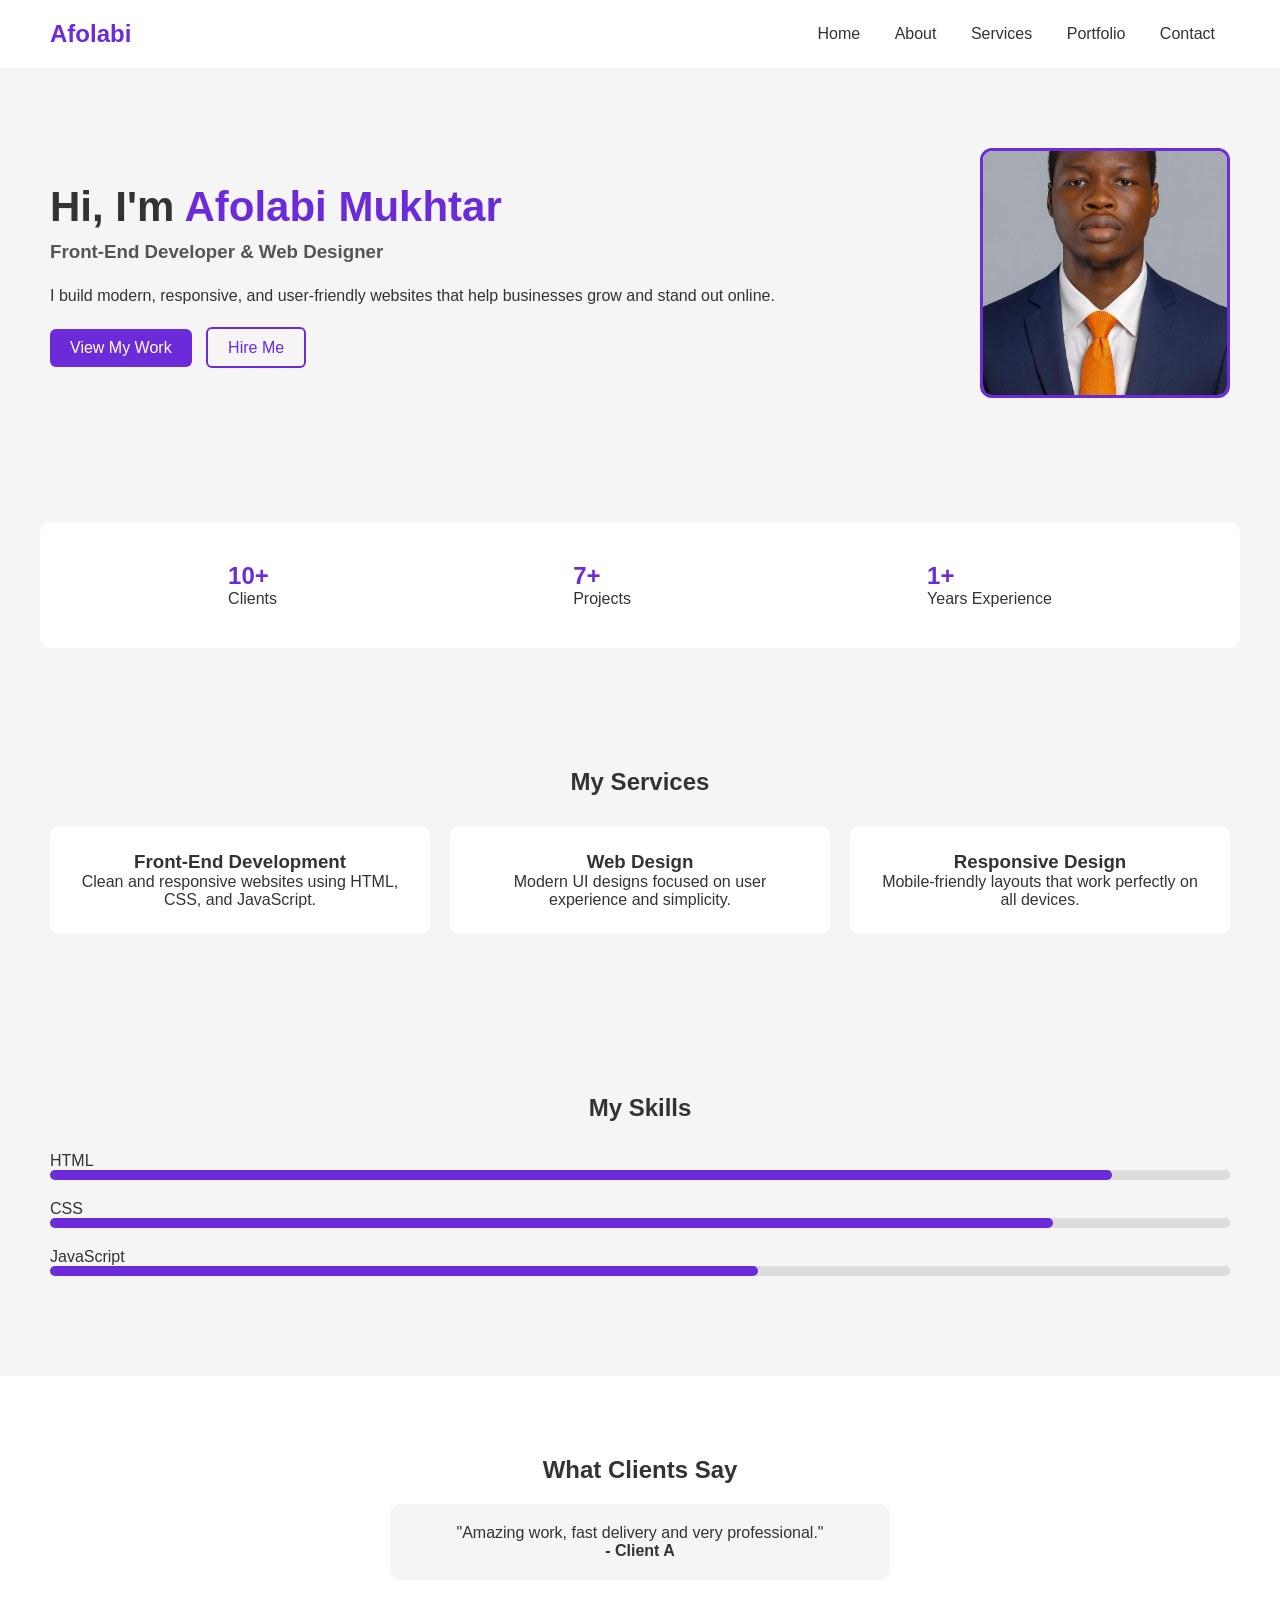
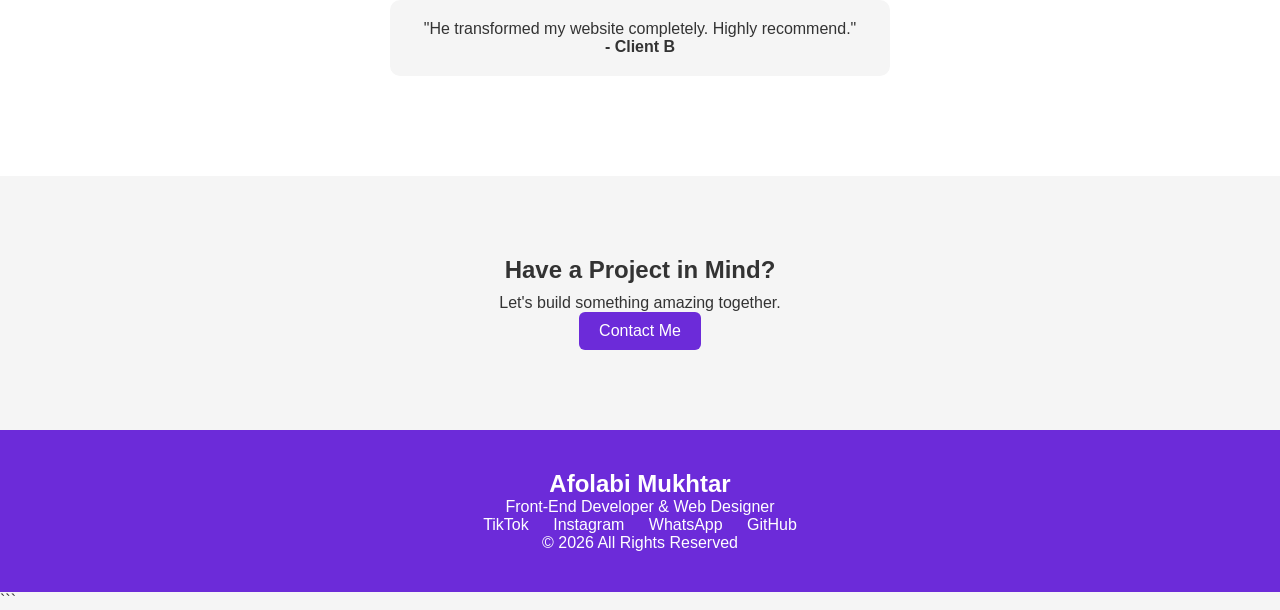
==== commit 3017f0bd: "updated something" ====
--- a/index.html
+++ b/index.html
@@ -1,4 +1,3 @@
-```html
 <!DOCTYPE html>
 <html lang="en">
 <head>
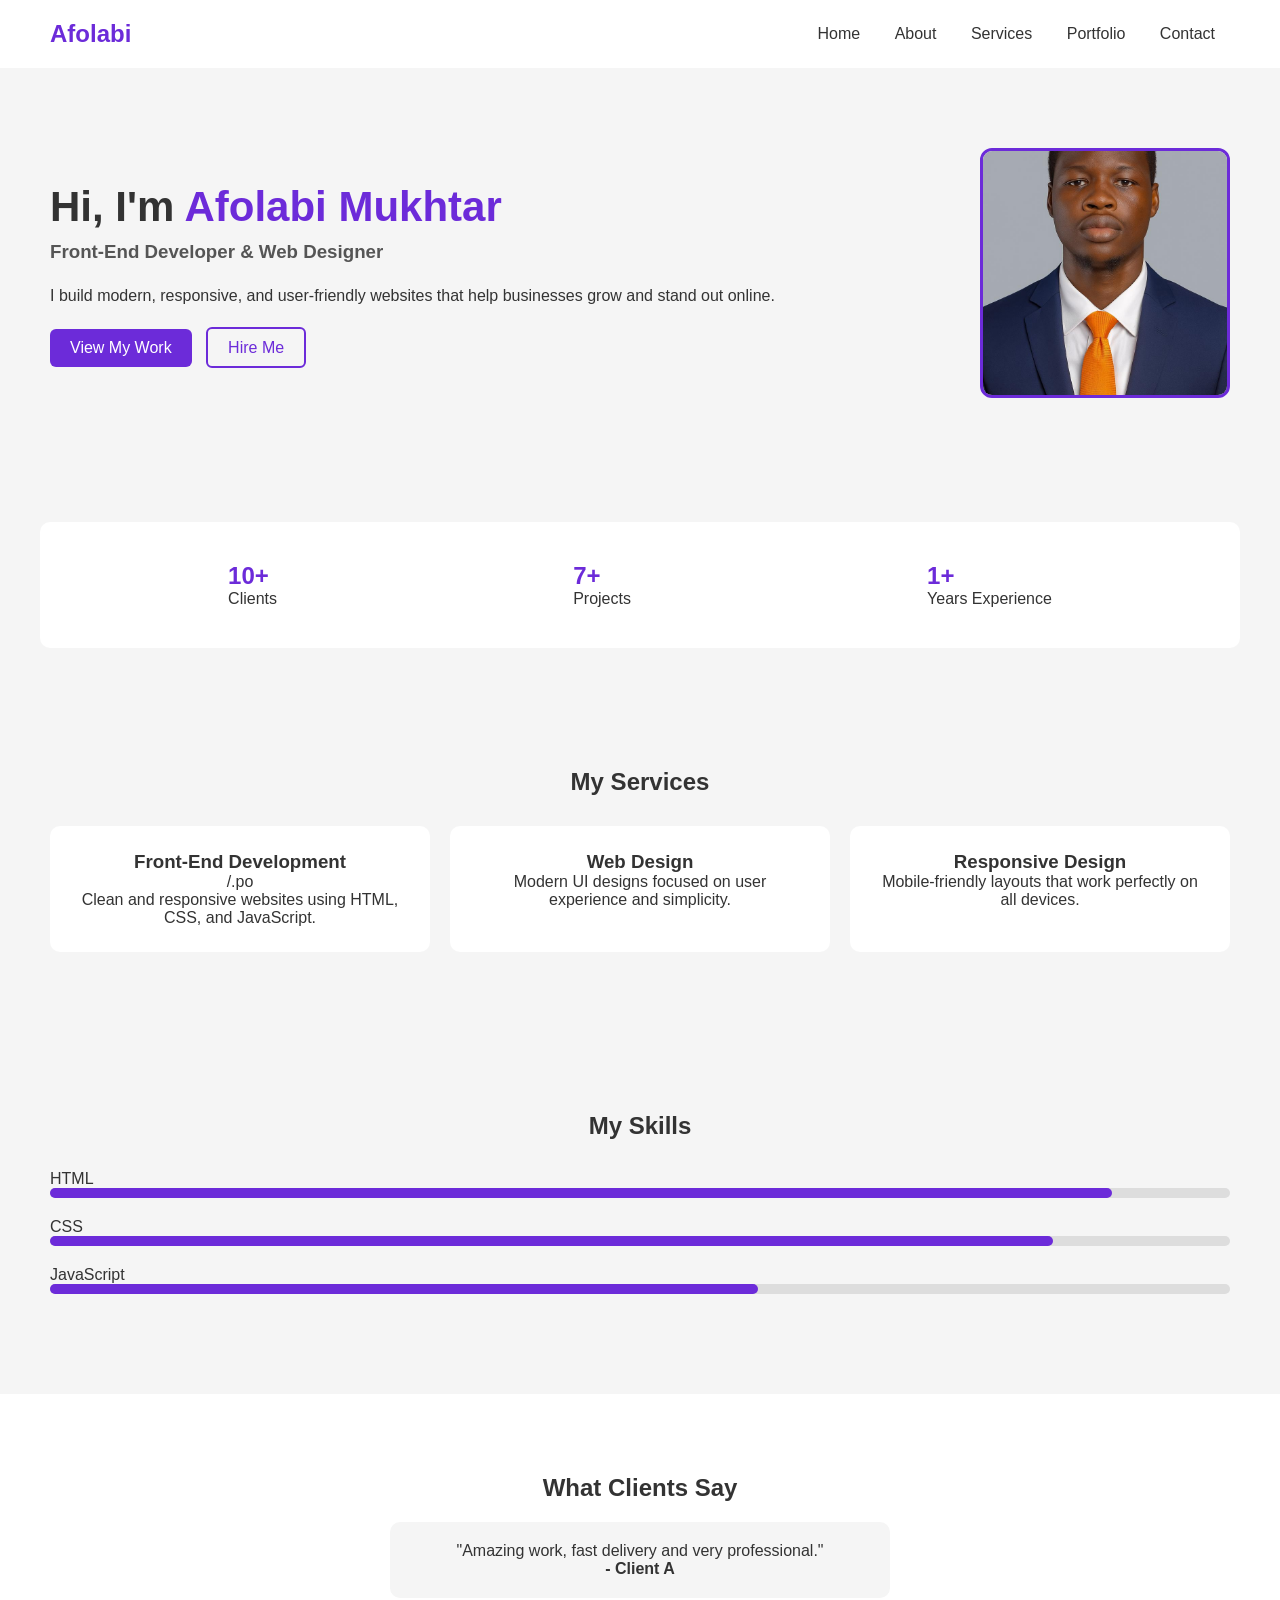
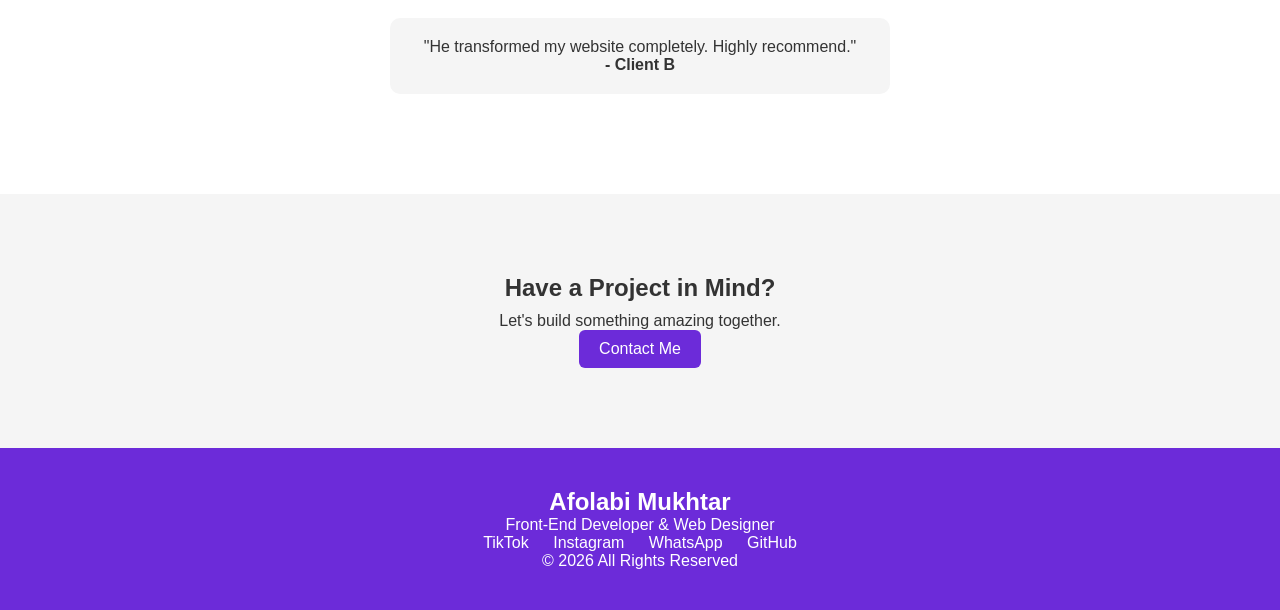
==== commit d97359df: "updated something" ====
--- a/index.html
+++ b/index.html
@@ -9,14 +9,13 @@
 
 <body>
 
-<!-- HEADER -->
 <header>
   <h2 class="logo">Afolabi</h2>
 
   <nav id="nav-links">
-    <a href="#">Home</a>
+    <a href="index.html">Home</a>
     <a href="About.html">About</a>
-    <a href="Services.html">Services</a>
+    <a href="services.html">Services</a>
     <a href="Portfolio.html">Portfolio</a>
     <a href="Contact.html">Contact</a>
   </nav>
@@ -24,7 +23,6 @@
   <div class="menu-toggle" onclick="toggleMenu()">☰</div>
 </header>
 
-<!-- HERO -->
 <section class="hero">
   <div class="hero-text">
     <h1>Hi, I'm <span>Afolabi Mukhtar</span></h1>
@@ -46,7 +44,6 @@
   </div>
 </section>
 
-<!-- STATS -->
 <section class="stats">
   <div>
     <h2>10+</h2>
@@ -62,14 +59,13 @@
   </div>
 </section>
 
-<!-- SERVICES -->
 <section class="services">
   <h1>My Services</h1>
 
   <div class="service-container">
 
     <div class="card">
-      <h3>Front-End Development</h3>
+      <h3>Front-End Development</h3>/.po
       <p>Clean and responsive websites using HTML, CSS, and JavaScript.</p>
     </div>
 
@@ -86,7 +82,6 @@
   </div>
 </section>
 
-<!-- SKILLS -->
 <section class="skills">
   <h1>My Skills</h1>
 
@@ -106,7 +101,6 @@
   </div>
 </section>
 
-<!-- TESTIMONIALS -->
 <section class="testimonials">
   <h1>What Clients Say</h1>
 
@@ -151,4 +145,4 @@
 
 </body>
 </html>
-```
+
